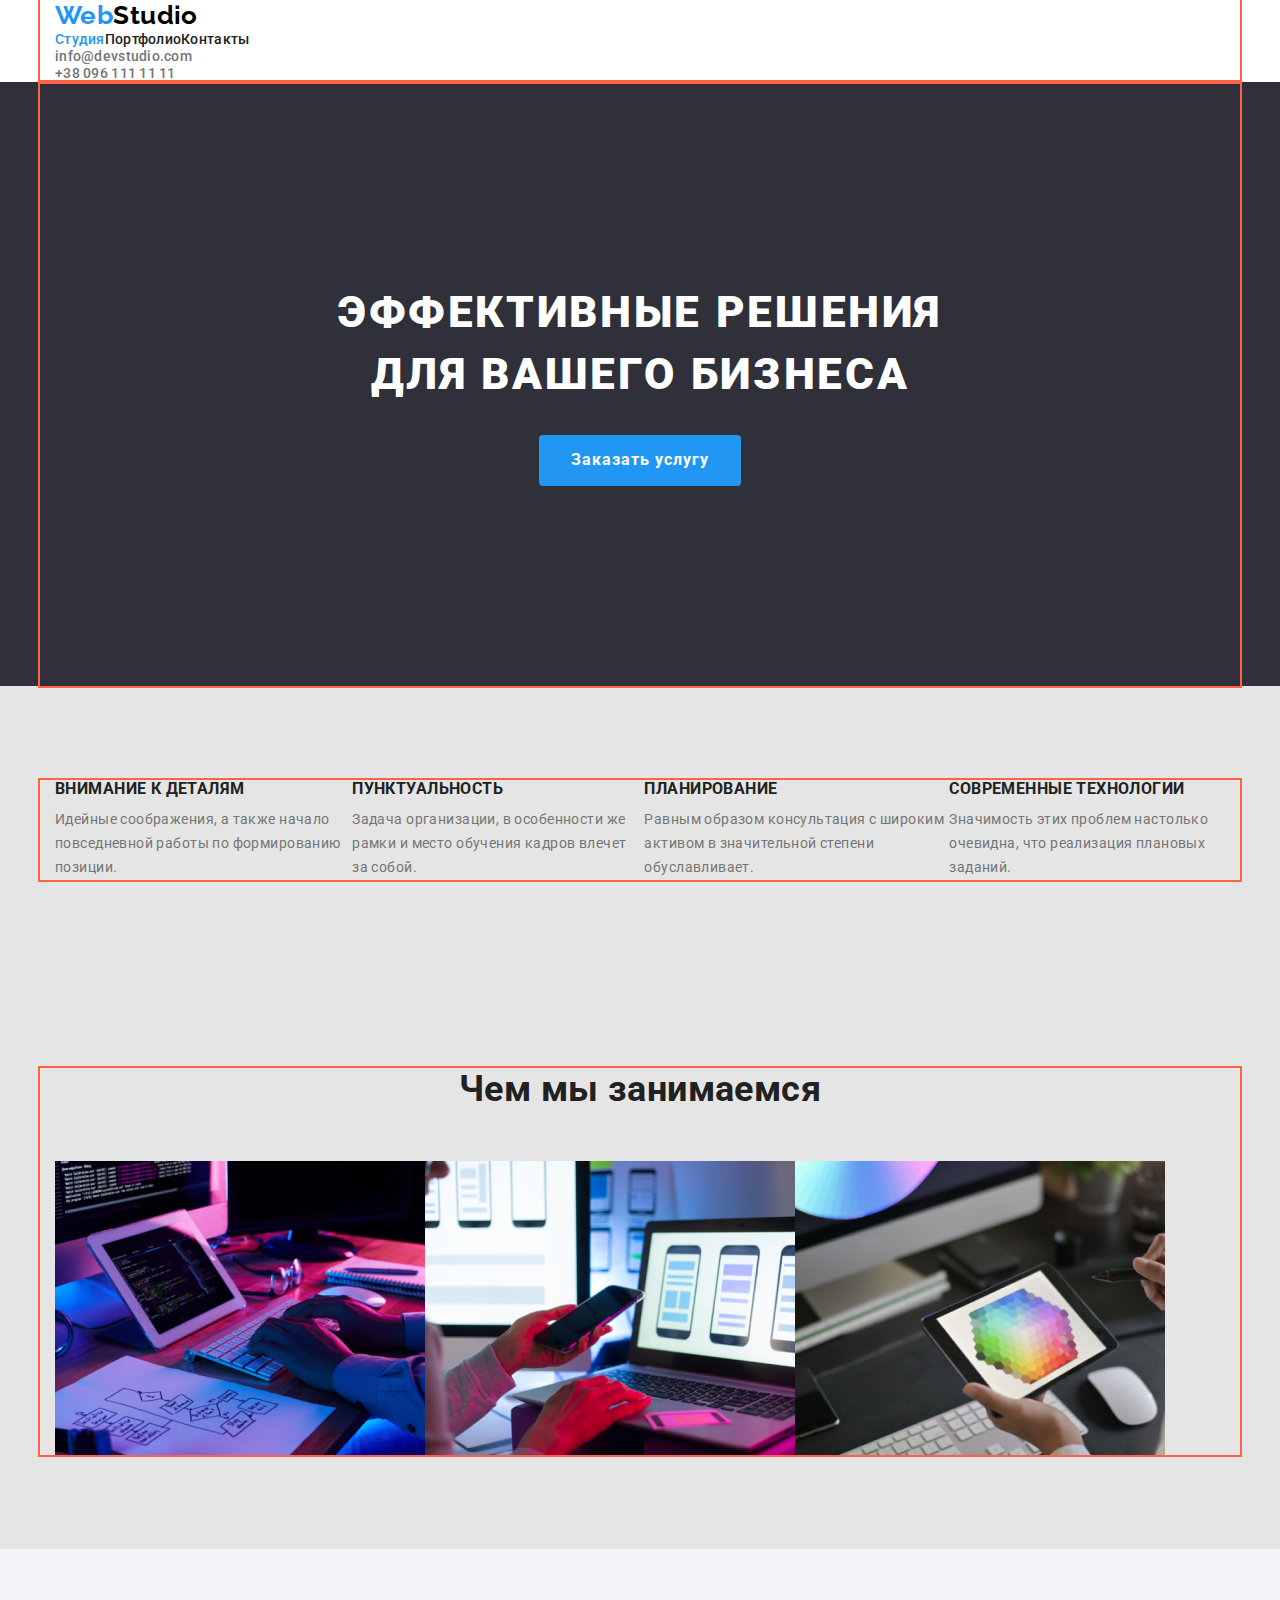
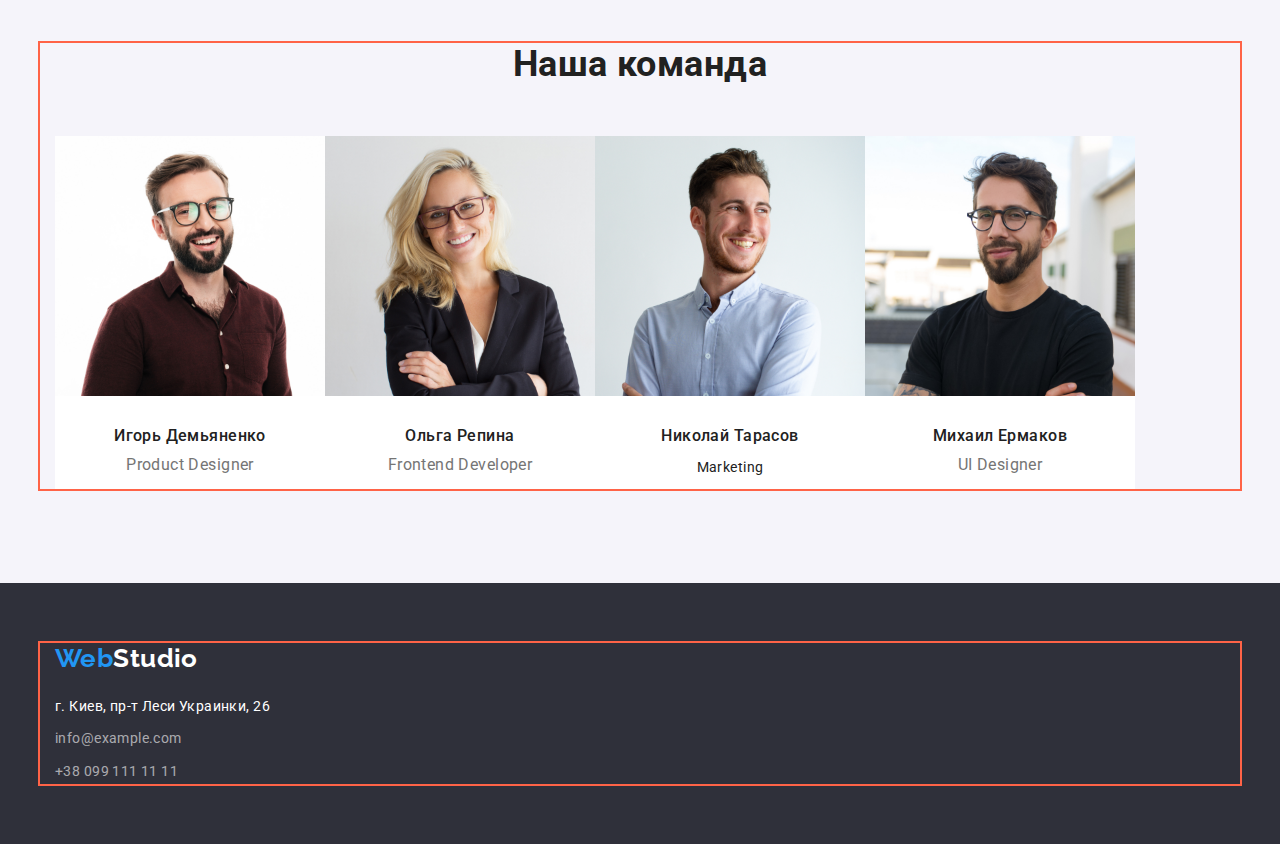
==== index.html @ 4d5f1964 "Add files via upload" ====
<!DOCTYPE html>
<html lang="en">
  <head>
    <meta charset="UTF-8" />
    <meta name="viewport" content="width=device-width, initial-scale=1.0" />
    <title>WebStudio</title>
    <link
      href="https://fonts.googleapis.com/css2?family=Raleway:wght@700&family=Roboto:wght@400;500;700;900&display=swap"
      rel="stylesheet"
    />
    <link rel="stylesheet" href="./style/normalize.css" />
    <link rel="stylesheet" href="./style/styles.css" />
  </head>

  <body>
    <header>
      <div class="container">
      <nav>
        <a class="logo link" href="index.html"
          >Web<span class="studio">Studio</span></a
        >
        <ul class="site-nav list">
          <li><a class="current link" href="index.html">Студия</a></li>
          <li><a class="link" href="portfolio.html">Портфолио</a></li>
          <li><a class="link" href="">Контакты</a></li>
        </ul>
      </nav>
      <ul class="site-nav list contacts">
        <li><a class="link" href="mailto:info@devstudio.com">info@devstudio.com</a></li>
        <li><a class="link" href="tel:+380961111111">+38 096 111 11 11</a></li>
      </ul>
    </div>
    </header>
    <main class="main-content">
      
      <section class="hero">
        <div class="container">
        <h1 class="hero-title">
          Эффективные решения <br />
          для вашего бизнеса
        </h1>
        <a class="button link" href="">Заказать услугу</a>
          </div>
      </section>
      <section class="features section">
        <div class="container">
        <h2 class="hidden">Особенности</h2>
        <ul class="list">
          <li>
            <h3 class="subtitle">Внимание к деталям</h3>
            <p class="paragraph">
              Идейные соображения, а также начало повседневной работы по
              формированию позиции.
            </p>
          </li>
          <li>
            <h3 class="subtitle">Пунктуальность</h3>
            <p class="paragraph">
              Задача организации, в особенности же рамки и место обучения кадров
              влечет за собой.
            </p>
          </li>
          <li>
            <h3 class="subtitle">Планирование</h3>
            <p class="paragraph">
              Равным образом консультация с широким активом в значительной
              степени обуславливает.
            </p>
          </li>
          <li>
            <h3 class="subtitle">Современные технологии</h3>
            <p class="paragraph">
              Значимость этих проблем настолько очевидна, что реализация
              плановых заданий.
            </p>
          </li>
        </ul>
      </div>
      </section>
    
      <section class="activity section">
        <div class="container">
        <h2 class="title">Чем мы занимаемся</h2>
        <ul class="list">
          <li><img src="./images/img.png" alt="печатает код" width="370" /></li>
          <li>
            <img src="./images/box2.png" alt="выбирает дизайн" width="370" />
          </li>
          <li>
            <img
              src="./images/box3.png"
              alt="выбирает цвет на планшете"
              width="370"
            />
          </li>
        </ul>
        </div>
      </section>
      <section class="team section">
        <div class="container">
        <h2 class="title">Наша команда</h2>
        <ul class="list">
          <li class="box">
            <img src="./images/img0.jpg" alt="Игорь Демьяненко" width="270" />
            <h3 class="subtitle" >Игорь Демьяненко</h3>
            <p class="paragraph">Product Designer</p>
          </li>
          <li class="box">
            <img src="./images/img1.jpg" alt="Ольга Репина" width="270" />
            <h3 class="subtitle" >Ольга Репина</h3>
            <p class="paragraph">Frontend Developer</p>
          </li>
          <li class="box">
            <img src="./images/img2.jpg" alt="Николай Тарасов" width="270" />
            <h3 class="subtitle" >Николай Тарасов</h3>
            <p>Marketing</p>
          </li>
          <li class="box">
            <img src="./images/img3.jpg" alt="Михаил Ермаков" width="270" />
            <h3 class="subtitle">Михаил Ермаков</h3>
            <p class="paragraph"">UI Designer</p>
          </li>
        </ul>
      </div>
      </section>
    </main>
    <footer>
      <div class="container">
      <a class="logo link" href="./index.html"
        >Web<span class="studio-white">Studio</span></a
      >
      <address>
        <p>г. Киев, пр-т Леси Украинки, 26</p> 
        <a class="contacts link" href="mailto:info@example.com">info@example.com</a>
        <a class="contacts link" href="tel:+380991111111">+38 099 111 11 11</a>
      </address>
    </div>
    </footer>
  </body>
</html>
---- style/styles.css ----
/* цвет заголовков #212121; */
/* цвет текста #757575; */
/* акцент  #2196F3; */
/* белий #FFFFFF; */
/* серий бекграунд #2F303A; */
/* бекграунд мейна #E5E5E5; */
/* бекграунд команди #F5F4FA; */
/* контакти color: rgba(255, 255, 255, 0.6); */
:root {
  --title-color: #212121;
  --text-color: #757575;
  --accent-color: #2196f3;
  --white: #ffffff;
  --black: #000000;
  --backgroud-gray: #2f303a;
  --background-main-color: #e5e5e5;
  --baclground-team: #f5f4fa;
  --contacts-color: rgba(255, 255, 255, 0.6);
}

body {
  color: #212121;
  font-family: Roboto;
  letter-spacing: 0.03em;
  font-size: 14px;
  font-style: normal;
  font-weight: 400;
}
.main-content {
  background-color: var(--background-main-color);
}
.link {
  text-decoration: none;
}

.list {
  padding: 0;
  margin: 0;
  list-style: none;
  display: flex;
}

.container {
  margin-left: auto;
  margin-right: auto;
  width: 1200px;
  outline: 2px solid tomato;
  padding-right: 15px;
  padding-left: 15px;
}

.section {
  padding-top: 94px;
  padding-bottom: 94px;
}
/* header */
header {
  background-color: var(--white);
}

.logo {
  font-family: Raleway;
  font-style: normal;
  color: var(--accent-color);
  font-weight: 700;
  font-size: 26px;
  line-height: 1.2;
}

.studio {
  color: var(--black);
}
.list li {
  /* background-color:tomato; */
  /* display: block; */
}
.list img {
  display: block;
}
.site-nav .link {
  color: var(--title-color);
  font-weight: 500;
  line-height: 1.14;
  letter-spacing: 0.02em;
  text-decoration: none;
}

.link.current {
  color: var(--accent-color);
}

.site-nav .link:hover,
.site-nav .link:focus,
address .contacts:hover,
address .contacts:focus {
  color: var(--accent-color);
}
.contacts .link {
  color: var(--text-color);
}
/* hero */

.hero {
  background-color: var(--backgroud-gray);
  color: var(--white);
  text-align: center;
}

.hero-title {
  margin-top: 0;
  margin-bottom: 30px;
  padding-top: 200px;
  font-weight: 900;
  font-size: 44px;
  line-height: 1.4;
  letter-spacing: 0.06em;
  text-transform: uppercase;
}
.button {
  display: inline-block;
  border-radius: 4px;
  padding: 10px 32px;
  margin-bottom: 200px;
  min-width: 200px;
  color: var(--white);
  background-color: var(--accent-color);
  font-weight: 700;
  font-size: 16px;
  line-height: 1.9;
  letter-spacing: 0.06em;
}

/* features */
.hidden {
  visibility: hidden;
  font-size: 0;
  /* color: var(--background-main-color); */
  margin-bottom: 0;
  margin-top: 0;
}

.features .subtitle {
  font-weight: 700;
  line-height: 1.14;
  text-transform: uppercase;
  margin-bottom: 10px;
  margin-top: 0;
}
.features .paragraph {
  line-height: 1.7;
  color: var(--text-color);
  margin-top: 0;
  margin-bottom: 0;
}

/* what we do */

.title {
  margin-bottom: 50px;
  margin-top: 0;
  font-weight: 700;
  font-size: 36px;
  line-height: 1.2;
  text-align: center;
}

/* team */
.team {
  background-color: var(--baclground-team);
  padding-top: 94px;
  padding-bottom: 94px;
  text-align: center;
}
.team .subtitle {
  font-weight: 500;
  font-size: 16px;
  line-height: 1.2;
  margin-top: 30px;
  margin-bottom: 0;
}
.team .paragraph {
  font-size: 16px;
  line-height: 1.2;
  color: var(--text-color);
  margin-top: 10px;
  margin-bottom: 0;
}

/* footer */
footer {
  padding-top: 60px;
  padding-bottom: 60px;
  background-color: var(--backgroud-gray);
}
.studio-white {
  color: var(--white);
}
address {
  color: var(--white);
  line-height: 1.7;
  font-style: normal;
}
address p {
  margin-top: 20px;
  margin-bottom: 9px;
}
.contacts {
  color: var(--contacts-color);
  display: block;
  margin-bottom: 9px;
}

.contacts:last-child {
  margin-bottom: 0;
}
/* portfolio */
button {
  font-weight: 500;
  font-size: 16px;
  line-height: 1.6;
  text-align: center;
  background-color: var(--baclground-team);
}
button:hover,
button:focus {
  color: var(--white);
  background-color: var(--accent-color);
}

.projects {
  display: flex;
  flex-wrap: wrap;
}

.projects-title {
  font-weight: 700;
  font-size: 18px;
  line-height: 2;
  color: var(--title-color);
  letter-spacing: 0.06em;
}
.projects .paragraph {
  font-size: 16px;
  line-height: 1.9;
  color: var(--text-color);
}

.box {
  background-color: var(--white);
}
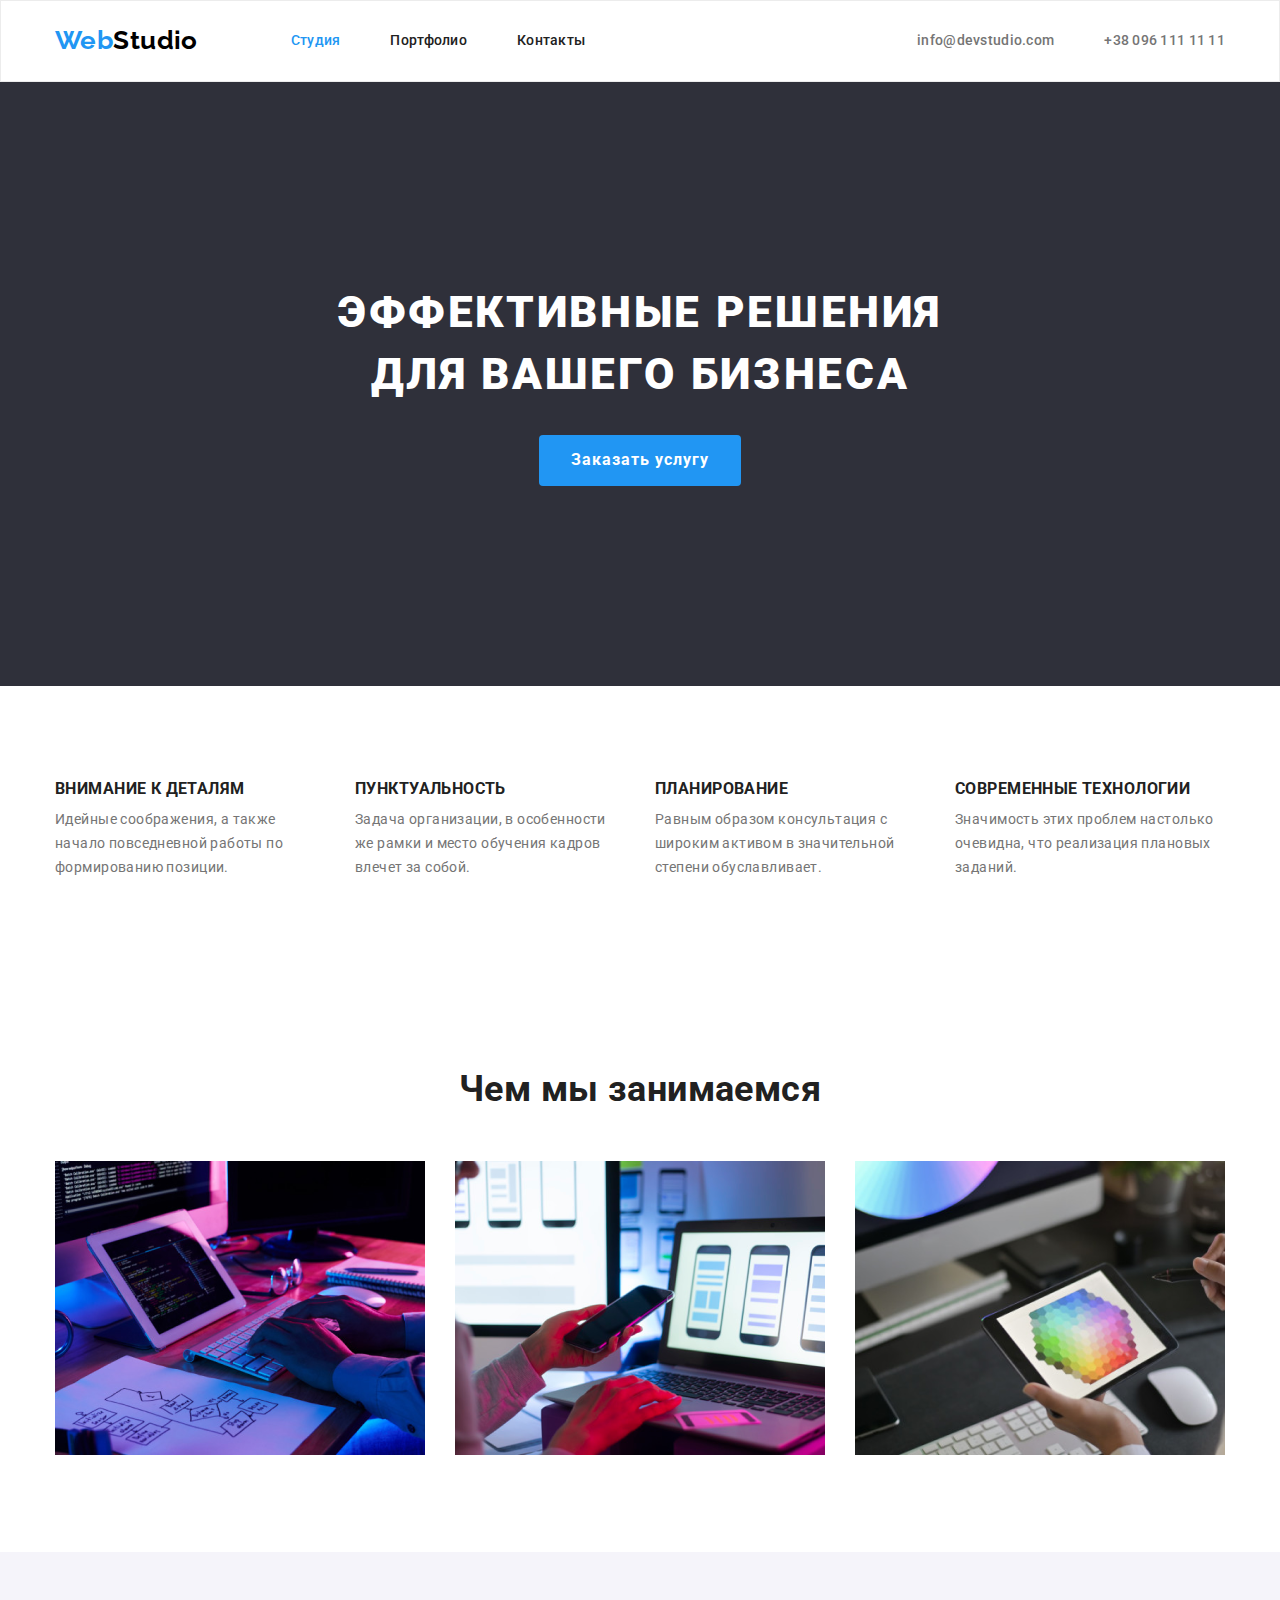
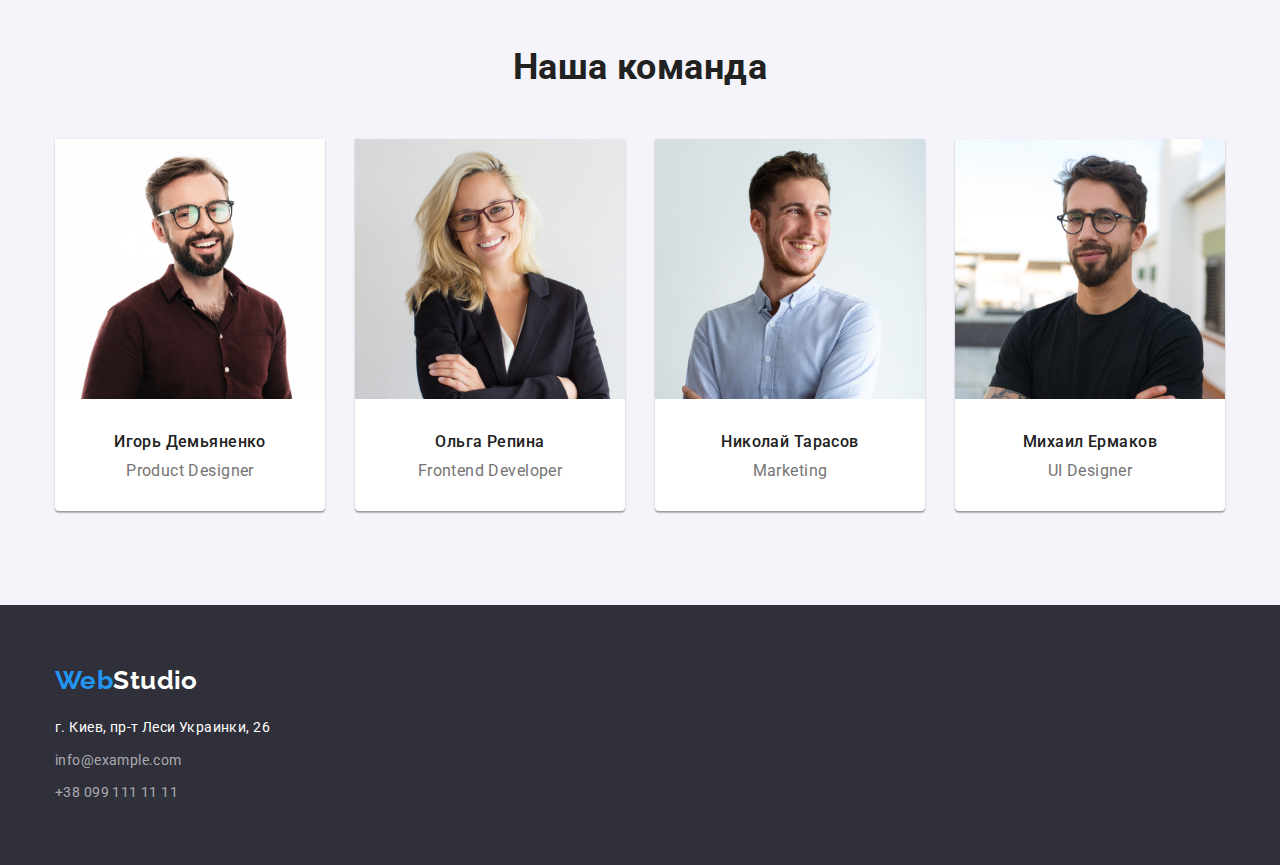
==== commit 97d1f3d5: "Добавлены стили для геометрии контента страниц Студия и Протфолио" ====
--- a/index.html
+++ b/index.html
@@ -13,22 +13,23 @@
   </head>
 
   <body>
-    <header>
-      <div class="container">
-      <nav>
+    <header >
+      <div class="container main-nav">
+      <nav class="main-nav">
         <a class="logo link" href="index.html"
           >Web<span class="studio">Studio</span></a
         >
         <ul class="site-nav list">
-          <li><a class="current link" href="index.html">Студия</a></li>
-          <li><a class="link" href="portfolio.html">Портфолио</a></li>
-          <li><a class="link" href="">Контакты</a></li>
+          <li class="item" ><a class="current link" href="index.html">Студия</a></li>
+          <li class="item" ><a class="link" href="portfolio.html">Портфолио</a></li>
+          <li class="item" ><a class="link" href="">Контакты</a></li>
         </ul>
-      </nav>
+    </nav>
       <ul class="site-nav list contacts">
-        <li><a class="link" href="mailto:info@devstudio.com">info@devstudio.com</a></li>
-        <li><a class="link" href="tel:+380961111111">+38 096 111 11 11</a></li>
+        <li class="item"><a class="link" href="mailto:info@devstudio.com">info@devstudio.com</a></li>
+        <li class="item"><a class="link" href="tel:+380961111111">+38 096 111 11 11</a></li>
       </ul>
+      
     </div>
     </header>
     <main class="main-content">
@@ -36,7 +37,7 @@
       <section class="hero">
         <div class="container">
         <h1 class="hero-title">
-          Эффективные решения <br />
+          Эффективные решения
           для вашего бизнеса
         </h1>
         <a class="button link" href="">Заказать услугу</a>
@@ -46,28 +47,28 @@
         <div class="container">
         <h2 class="hidden">Особенности</h2>
         <ul class="list">
-          <li>
+          <li class="item">
             <h3 class="subtitle">Внимание к деталям</h3>
             <p class="paragraph">
               Идейные соображения, а также начало повседневной работы по
               формированию позиции.
             </p>
           </li>
-          <li>
+          <li class="item">
             <h3 class="subtitle">Пунктуальность</h3>
             <p class="paragraph">
               Задача организации, в особенности же рамки и место обучения кадров
               влечет за собой.
             </p>
           </li>
-          <li>
+          <li class="item">
             <h3 class="subtitle">Планирование</h3>
             <p class="paragraph">
               Равным образом консультация с широким активом в значительной
               степени обуславливает.
             </p>
           </li>
-          <li>
+          <li class="item">
             <h3 class="subtitle">Современные технологии</h3>
             <p class="paragraph">
               Значимость этих проблем настолько очевидна, что реализация
@@ -82,11 +83,11 @@
         <div class="container">
         <h2 class="title">Чем мы занимаемся</h2>
         <ul class="list">
-          <li><img src="./images/img.png" alt="печатает код" width="370" /></li>
-          <li>
+          <li class="item"><img src="./images/img.png" alt="печатает код" width="370" /></li>
+          <li class="item">
             <img src="./images/box2.png" alt="выбирает дизайн" width="370" />
           </li>
-          <li>
+          <li class="item">
             <img
               src="./images/box3.png"
               alt="выбирает цвет на планшете"
@@ -102,23 +103,23 @@
         <ul class="list">
           <li class="box">
             <img src="./images/img0.jpg" alt="Игорь Демьяненко" width="270" />
-            <h3 class="subtitle" >Игорь Демьяненко</h3>
-            <p class="paragraph">Product Designer</p>
+           <div class="box-footer"><h3 class="subtitle">Игорь Демьяненко</h3>
+          <p class="paragraph">Product Designer</p></div>
           </li>
           <li class="box">
             <img src="./images/img1.jpg" alt="Ольга Репина" width="270" />
-            <h3 class="subtitle" >Ольга Репина</h3>
-            <p class="paragraph">Frontend Developer</p>
+           <div class="box-footer"><h3 class="subtitle">Ольга Репина</h3>
+          <p class="paragraph">Frontend Developer</p></div>
           </li>
           <li class="box">
             <img src="./images/img2.jpg" alt="Николай Тарасов" width="270" />
-            <h3 class="subtitle" >Николай Тарасов</h3>
-            <p>Marketing</p>
+            <div class="box-footer"><h3 class="subtitle">Николай Тарасов</h3>
+            <p class="paragraph">Marketing</p></div>
           </li>
           <li class="box">
             <img src="./images/img3.jpg" alt="Михаил Ермаков" width="270" />
-            <h3 class="subtitle">Михаил Ермаков</h3>
-            <p class="paragraph"">UI Designer</p>
+           <div class="box-footer"><h3 class="subtitle">Михаил Ермаков</h3>
+          <p class="paragraph"">UI Designer</p></div>
           </li>
         </ul>
       </div>
@@ -130,7 +131,7 @@
         >Web<span class="studio-white">Studio</span></a
       >
       <address>
-        <p>г. Киев, пр-т Леси Украинки, 26</p> 
+        <p class="location">г. Киев, пр-т Леси Украинки, 26</p> 
         <a class="contacts link" href="mailto:info@example.com">info@example.com</a>
         <a class="contacts link" href="tel:+380991111111">+38 099 111 11 11</a>
       </address>
--- a/style/styles.css
+++ b/style/styles.css
@@ -27,7 +27,7 @@
   font-weight: 400;
 }
 .main-content {
-  background-color: var(--background-main-color);
+  background-color: var(--white);
 }
 .link {
   text-decoration: none;
@@ -38,13 +38,14 @@
   margin: 0;
   list-style: none;
   display: flex;
+  flex-wrap: wrap;
 }
 
 .container {
+  width: 1200px;
   margin-left: auto;
   margin-right: auto;
-  width: 1200px;
-  outline: 2px solid tomato;
+  /* outline: 2px solid tomato; */
   padding-right: 15px;
   padding-left: 15px;
 }
@@ -56,9 +57,16 @@
 /* header */
 header {
   background-color: var(--white);
+  border: 1px solid#ECECEC;
+}
+
+.main-nav {
+  display: flex;
+  align-items: center;
 }
 
 .logo {
+  display: block;
   font-family: Raleway;
   font-style: normal;
   color: var(--accent-color);
@@ -70,14 +78,21 @@
 .studio {
   color: var(--black);
 }
-.list li {
-  /* background-color:tomato; */
-  /* display: block; */
-}
-.list img {
+
+.site-nav {
+  display: flex;
+  margin-left: 93px;
+}
+
+.site-nav .item:not(:last-child) {
+  margin-right: 50px;
+}
+
+.site-nav .link {
   display: block;
-}
-.site-nav .link {
+  padding-top: 32px;
+  padding-bottom: 32px;
+
   color: var(--title-color);
   font-weight: 500;
   line-height: 1.14;
@@ -110,6 +125,9 @@
   margin-top: 0;
   margin-bottom: 30px;
   padding-top: 200px;
+  margin-left: auto;
+  margin-right: auto;
+  max-width: 700px;
   font-weight: 900;
   font-size: 44px;
   line-height: 1.4;
@@ -134,7 +152,6 @@
 .hidden {
   visibility: hidden;
   font-size: 0;
-  /* color: var(--background-main-color); */
   margin-bottom: 0;
   margin-top: 0;
 }
@@ -152,6 +169,13 @@
   margin-top: 0;
   margin-bottom: 0;
 }
+.features .item {
+  width: calc((100% - 90px) / 4);
+}
+
+.features .item:not(:last-child) {
+  margin-right: 30px;
+}
 
 /* what we do */
 
@@ -163,7 +187,13 @@
   line-height: 1.2;
   text-align: center;
 }
-
+.activity .item {
+  width: calc((100% - 60px) / 3);
+  margin-right: 30px;
+}
+.activity .item:nth-child(3n) {
+  margin-right: 0;
+}
 /* team */
 .team {
   background-color: var(--baclground-team);
@@ -171,19 +201,34 @@
   padding-bottom: 94px;
   text-align: center;
 }
+
+.team .box {
+  width: calc((100% - 90px) / 4);
+  box-shadow: 0px 1px 3px rgba(0, 0, 0, 0.12), 0px 1px 1px rgba(0, 0, 0, 0.14),
+    0px 2px 1px rgba(0, 0, 0, 0.2);
+  border-radius: 0px 0px 4px 4px;
+}
 .team .subtitle {
   font-weight: 500;
   font-size: 16px;
   line-height: 1.2;
-  margin-top: 30px;
-  margin-bottom: 0;
+  margin-top: 0;
+  margin-bottom: 10px;
 }
 .team .paragraph {
   font-size: 16px;
   line-height: 1.2;
   color: var(--text-color);
-  margin-top: 10px;
-  margin-bottom: 0;
+  margin-top: 0;
+  margin-bottom: 0;
+}
+.team .box:nth-child(4n) {
+  margin-right: 0;
+}
+
+.box-footer {
+  padding-top: 30px;
+  padding-bottom: 30px;
 }
 
 /* footer */
@@ -200,31 +245,53 @@
   line-height: 1.7;
   font-style: normal;
 }
-address p {
+address .location {
   margin-top: 20px;
   margin-bottom: 9px;
 }
 .contacts {
   color: var(--contacts-color);
-  display: block;
+  margin-left: auto;
   margin-bottom: 9px;
 }
 
 .contacts:last-child {
   margin-bottom: 0;
 }
+
+footer .contacts {
+  display: flex;
+  flex-direction: column;
+}
 /* portfolio */
+
 button {
+  padding: 6px 22px;
   font-weight: 500;
   font-size: 16px;
   line-height: 1.6;
   text-align: center;
   background-color: var(--baclground-team);
+  border: 0;
+  border-radius: 4px;
 }
 button:hover,
 button:focus {
   color: var(--white);
   background-color: var(--accent-color);
+}
+
+.btn {
+  margin-right: 8px;
+  margin-bottom: 50px;
+}
+
+.btn:last-child {
+  margin-right: 0;
+}
+
+.buttons .list {
+  justify-content: center;
 }
 
 .projects {
@@ -238,13 +305,37 @@
   line-height: 2;
   color: var(--title-color);
   letter-spacing: 0.06em;
+  margin-top: 0;
+  margin-bottom: 4px;
 }
 .projects .paragraph {
   font-size: 16px;
   line-height: 1.9;
   color: var(--text-color);
+  margin-bottom: 0;
+  margin-top: 0;
 }
 
 .box {
   background-color: var(--white);
-}
+  margin-right: 30px;
+}
+.projects .box:nth-child(3n) {
+  margin-right: 0;
+}
+
+.projects .box {
+  width: calc((100% - 60px) / 3);
+  margin-bottom: 30px;
+  border: 1px solid #eeeeee;
+}
+.projects .box:nth-last-child(-n + 3) {
+  margin-bottom: 0;
+}
+
+.box-caption {
+  padding-top: 20px;
+  padding-bottom: 20px;
+  padding-right: 24px;
+  padding-left: 24px;
+}
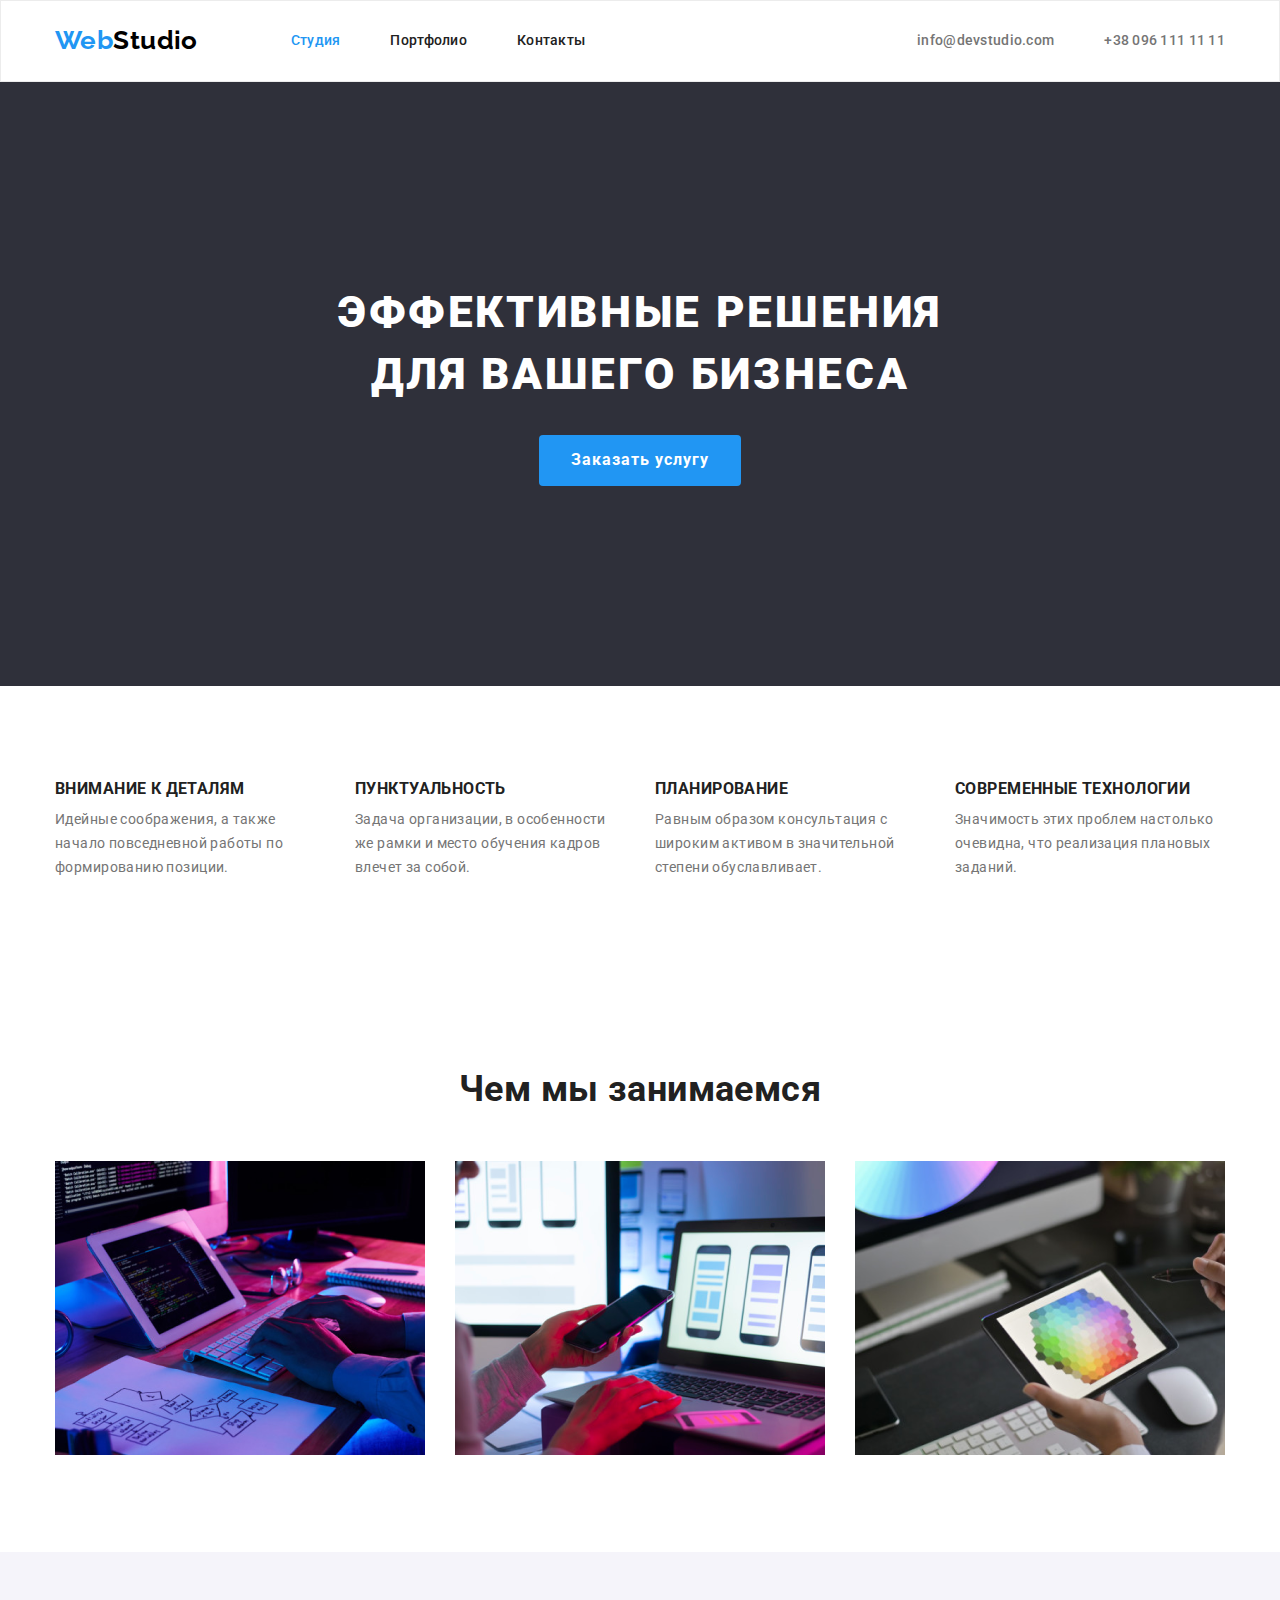
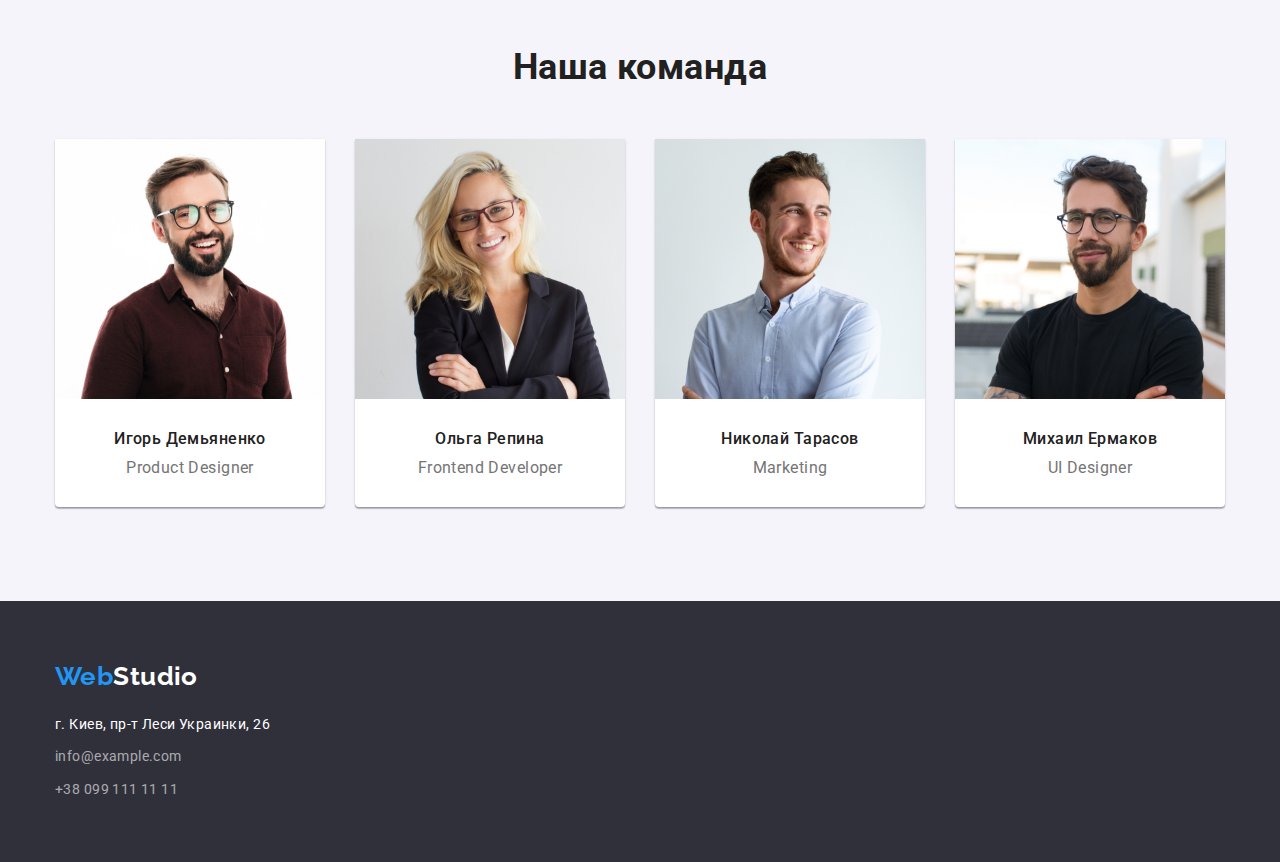
==== commit becf297f: "исправлены ошибки" ====
--- a/index.html
+++ b/index.html
@@ -13,129 +13,148 @@
   </head>
 
   <body>
-    <header >
+    <header>
       <div class="container main-nav">
-      <nav class="main-nav">
-        <a class="logo link" href="index.html"
-          >Web<span class="studio">Studio</span></a
-        >
-        <ul class="site-nav list">
-          <li class="item" ><a class="current link" href="index.html">Студия</a></li>
-          <li class="item" ><a class="link" href="portfolio.html">Портфолио</a></li>
-          <li class="item" ><a class="link" href="">Контакты</a></li>
+        <nav class="main-nav">
+          <a class="logo link" href="index.html"
+            >Web<span class="studio">Studio</span></a
+          >
+          <ul class="site-nav list">
+            <li class="item">
+              <a class="current link" href="index.html">Студия</a>
+            </li>
+            <li class="item">
+              <a class="link" href="portfolio.html">Портфолио</a>
+            </li>
+            <li class="item"><a class="link" href="">Контакты</a></li>
+          </ul>
+        </nav>
+        <ul class="site-nav list contacts">
+          <li class="item">
+            <a class="link" href="mailto:info@devstudio.com"
+              >info@devstudio.com</a
+            >
+          </li>
+          <li class="item">
+            <a class="link" href="tel:+380961111111">+38 096 111 11 11</a>
+          </li>
         </ul>
-    </nav>
-      <ul class="site-nav list contacts">
-        <li class="item"><a class="link" href="mailto:info@devstudio.com">info@devstudio.com</a></li>
-        <li class="item"><a class="link" href="tel:+380961111111">+38 096 111 11 11</a></li>
-      </ul>
-      
-    </div>
+      </div>
     </header>
     <main class="main-content">
-      
       <section class="hero">
         <div class="container">
-        <h1 class="hero-title">
-          Эффективные решения
-          для вашего бизнеса
-        </h1>
-        <a class="button link" href="">Заказать услугу</a>
-          </div>
+          <h1 class="hero-title">Эффективные решения для вашего бизнеса</h1>
+          <a class="button link" href="">Заказать услугу</a>
+        </div>
       </section>
       <section class="features section">
         <div class="container">
-        <h2 class="hidden">Особенности</h2>
-        <ul class="list">
-          <li class="item">
-            <h3 class="subtitle">Внимание к деталям</h3>
-            <p class="paragraph">
-              Идейные соображения, а также начало повседневной работы по
-              формированию позиции.
-            </p>
-          </li>
-          <li class="item">
-            <h3 class="subtitle">Пунктуальность</h3>
-            <p class="paragraph">
-              Задача организации, в особенности же рамки и место обучения кадров
-              влечет за собой.
-            </p>
-          </li>
-          <li class="item">
-            <h3 class="subtitle">Планирование</h3>
-            <p class="paragraph">
-              Равным образом консультация с широким активом в значительной
-              степени обуславливает.
-            </p>
-          </li>
-          <li class="item">
-            <h3 class="subtitle">Современные технологии</h3>
-            <p class="paragraph">
-              Значимость этих проблем настолько очевидна, что реализация
-              плановых заданий.
-            </p>
-          </li>
-        </ul>
-      </div>
+          <h2 class="hidden">Особенности</h2>
+          <ul class="list">
+            <li class="item">
+              <h3 class="subtitle">Внимание к деталям</h3>
+              <p class="paragraph">
+                Идейные соображения, а также начало повседневной работы по
+                формированию позиции.
+              </p>
+            </li>
+            <li class="item">
+              <h3 class="subtitle">Пунктуальность</h3>
+              <p class="paragraph">
+                Задача организации, в особенности же рамки и место обучения
+                кадров влечет за собой.
+              </p>
+            </li>
+            <li class="item">
+              <h3 class="subtitle">Планирование</h3>
+              <p class="paragraph">
+                Равным образом консультация с широким активом в значительной
+                степени обуславливает.
+              </p>
+            </li>
+            <li class="item">
+              <h3 class="subtitle">Современные технологии</h3>
+              <p class="paragraph">
+                Значимость этих проблем настолько очевидна, что реализация
+                плановых заданий.
+              </p>
+            </li>
+          </ul>
+        </div>
       </section>
-    
+
       <section class="activity section">
         <div class="container">
-        <h2 class="title">Чем мы занимаемся</h2>
-        <ul class="list">
-          <li class="item"><img src="./images/img.png" alt="печатает код" width="370" /></li>
-          <li class="item">
-            <img src="./images/box2.png" alt="выбирает дизайн" width="370" />
-          </li>
-          <li class="item">
-            <img
-              src="./images/box3.png"
-              alt="выбирает цвет на планшете"
-              width="370"
-            />
-          </li>
-        </ul>
+          <h2 class="title">Чем мы занимаемся</h2>
+          <ul class="list">
+            <li class="item">
+              <img src="./images/img.png" alt="печатает код" width="370" />
+            </li>
+            <li class="item">
+              <img src="./images/box2.png" alt="выбирает дизайн" width="370" />
+            </li>
+            <li class="item">
+              <img
+                src="./images/box3.png"
+                alt="выбирает цвет на планшете"
+                width="370"
+              />
+            </li>
+          </ul>
         </div>
       </section>
       <section class="team section">
         <div class="container">
-        <h2 class="title">Наша команда</h2>
-        <ul class="list">
-          <li class="box">
-            <img src="./images/img0.jpg" alt="Игорь Демьяненко" width="270" />
-           <div class="box-footer"><h3 class="subtitle">Игорь Демьяненко</h3>
-          <p class="paragraph">Product Designer</p></div>
-          </li>
-          <li class="box">
-            <img src="./images/img1.jpg" alt="Ольга Репина" width="270" />
-           <div class="box-footer"><h3 class="subtitle">Ольга Репина</h3>
-          <p class="paragraph">Frontend Developer</p></div>
-          </li>
-          <li class="box">
-            <img src="./images/img2.jpg" alt="Николай Тарасов" width="270" />
-            <div class="box-footer"><h3 class="subtitle">Николай Тарасов</h3>
-            <p class="paragraph">Marketing</p></div>
-          </li>
-          <li class="box">
-            <img src="./images/img3.jpg" alt="Михаил Ермаков" width="270" />
-           <div class="box-footer"><h3 class="subtitle">Михаил Ермаков</h3>
-          <p class="paragraph"">UI Designer</p></div>
-          </li>
-        </ul>
-      </div>
+          <h2 class="title">Наша команда</h2>
+          <ul class="list">
+            <li class="box">
+              <img src="./images/img0.jpg" alt="Игорь Демьяненко" width="270" />
+              <div class="box-footer">
+                <h3 class="subtitle">Игорь Демьяненко</h3>
+                <p class="paragraph">Product Designer</p>
+              </div>
+            </li>
+            <li class="box">
+              <img src="./images/img1.jpg" alt="Ольга Репина" width="270" />
+              <div class="box-footer">
+                <h3 class="subtitle">Ольга Репина</h3>
+                <p class="paragraph">Frontend Developer</p>
+              </div>
+            </li>
+            <li class="box">
+              <img src="./images/img2.jpg" alt="Николай Тарасов" width="270" />
+              <div class="box-footer">
+                <h3 class="subtitle">Николай Тарасов</h3>
+                <p class="paragraph">Marketing</p>
+              </div>
+            </li>
+            <li class="box">
+              <img src="./images/img3.jpg" alt="Михаил Ермаков" width="270" />
+              <div class="box-footer">
+                <h3 class="subtitle">Михаил Ермаков</h3>
+                <p class="paragraph">UI Designer</p>
+              </div>
+            </li>
+          </ul>
+        </div>
       </section>
     </main>
     <footer>
       <div class="container">
-      <a class="logo link" href="./index.html"
-        >Web<span class="studio-white">Studio</span></a
-      >
-      <address>
-        <p class="location">г. Киев, пр-т Леси Украинки, 26</p> 
-        <a class="contacts link" href="mailto:info@example.com">info@example.com</a>
-        <a class="contacts link" href="tel:+380991111111">+38 099 111 11 11</a>
-      </address>
-    </div>
+        <a class="logo link" href="./index.html"
+          >Web<span class="studio-white">Studio</span></a
+        >
+        <address>
+          <p class="location">г. Киев, пр-т Леси Украинки, 26</p>
+          <a class="contacts link" href="mailto:info@example.com"
+            >info@example.com</a
+          >
+          <a class="contacts link" href="tel:+380991111111"
+            >+38 099 111 11 11</a
+          >
+        </address>
+      </div>
     </footer>
   </body>
 </html>
--- a/style/styles.css
+++ b/style/styles.css
@@ -80,7 +80,7 @@
 }
 
 .site-nav {
-  display: flex;
+  /* display: flex; */
   margin-left: 93px;
 }
 
@@ -119,12 +119,13 @@
   background-color: var(--backgroud-gray);
   color: var(--white);
   text-align: center;
+  padding-top: 200px;
+  padding-bottom: 200px;
 }
 
 .hero-title {
   margin-top: 0;
   margin-bottom: 30px;
-  padding-top: 200px;
   margin-left: auto;
   margin-right: auto;
   max-width: 700px;
@@ -138,7 +139,6 @@
   display: inline-block;
   border-radius: 4px;
   padding: 10px 32px;
-  margin-bottom: 200px;
   min-width: 200px;
   color: var(--white);
   background-color: var(--accent-color);
@@ -283,7 +283,6 @@
 
 .btn {
   margin-right: 8px;
-  margin-bottom: 50px;
 }
 
 .btn:last-child {
@@ -291,6 +290,7 @@
 }
 
 .buttons .list {
+  padding-bottom: 50px;
   justify-content: center;
 }
 
@@ -339,3 +339,6 @@
   padding-right: 24px;
   padding-left: 24px;
 }
+.box img {
+  display: block;
+}
